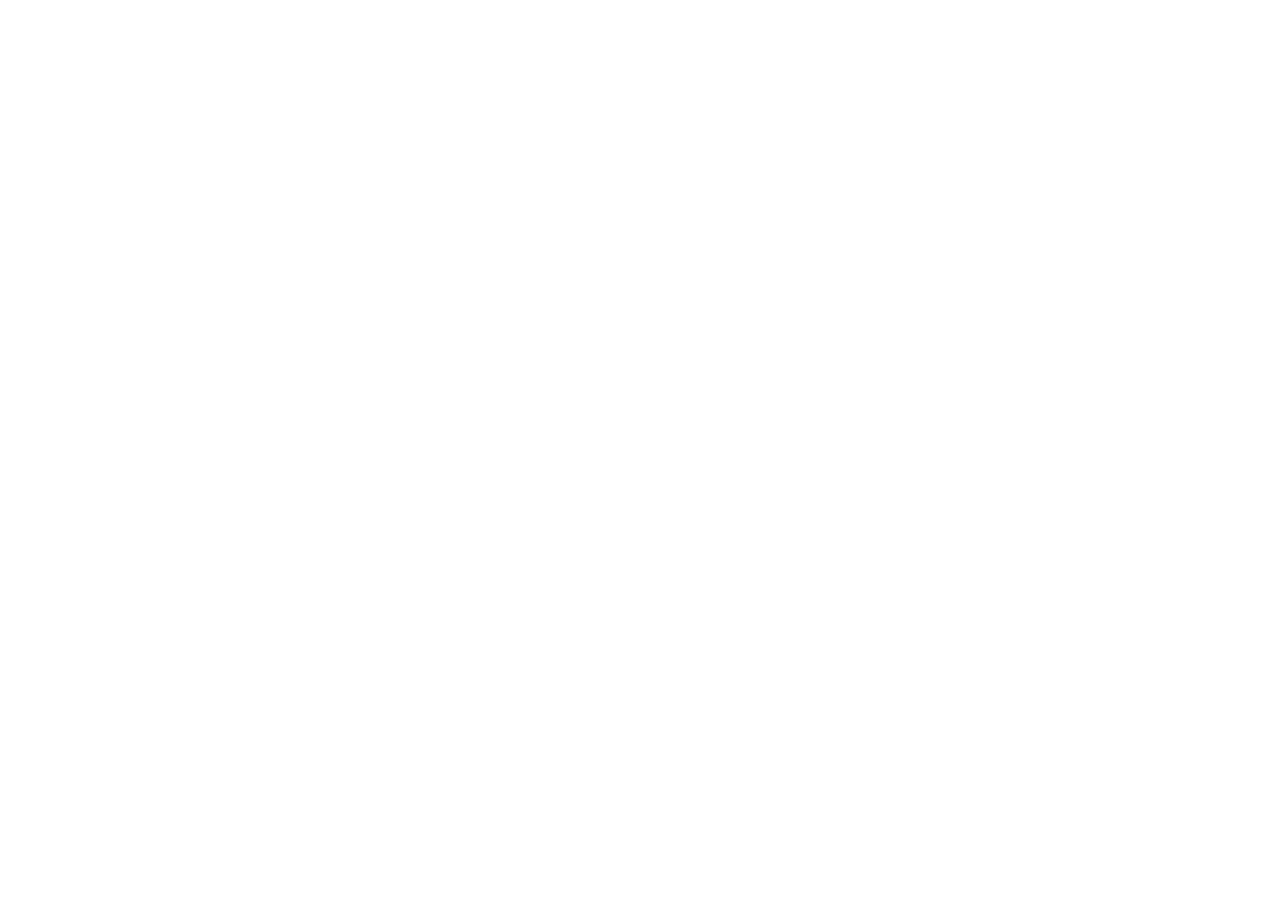
==== index.html @ fafecc3b "Initialize files" ====
<!DOCTYPE html>
<html lang="en">
<head>
    <meta charset="UTF-8">
    <meta name="viewport" content="width=device-width, initial-scale=1.0">
    <title>Sign-up Form</title>
    <link rel="stylesheet" href="./styles.css">
</head>
<body>
    
</body>
</html>
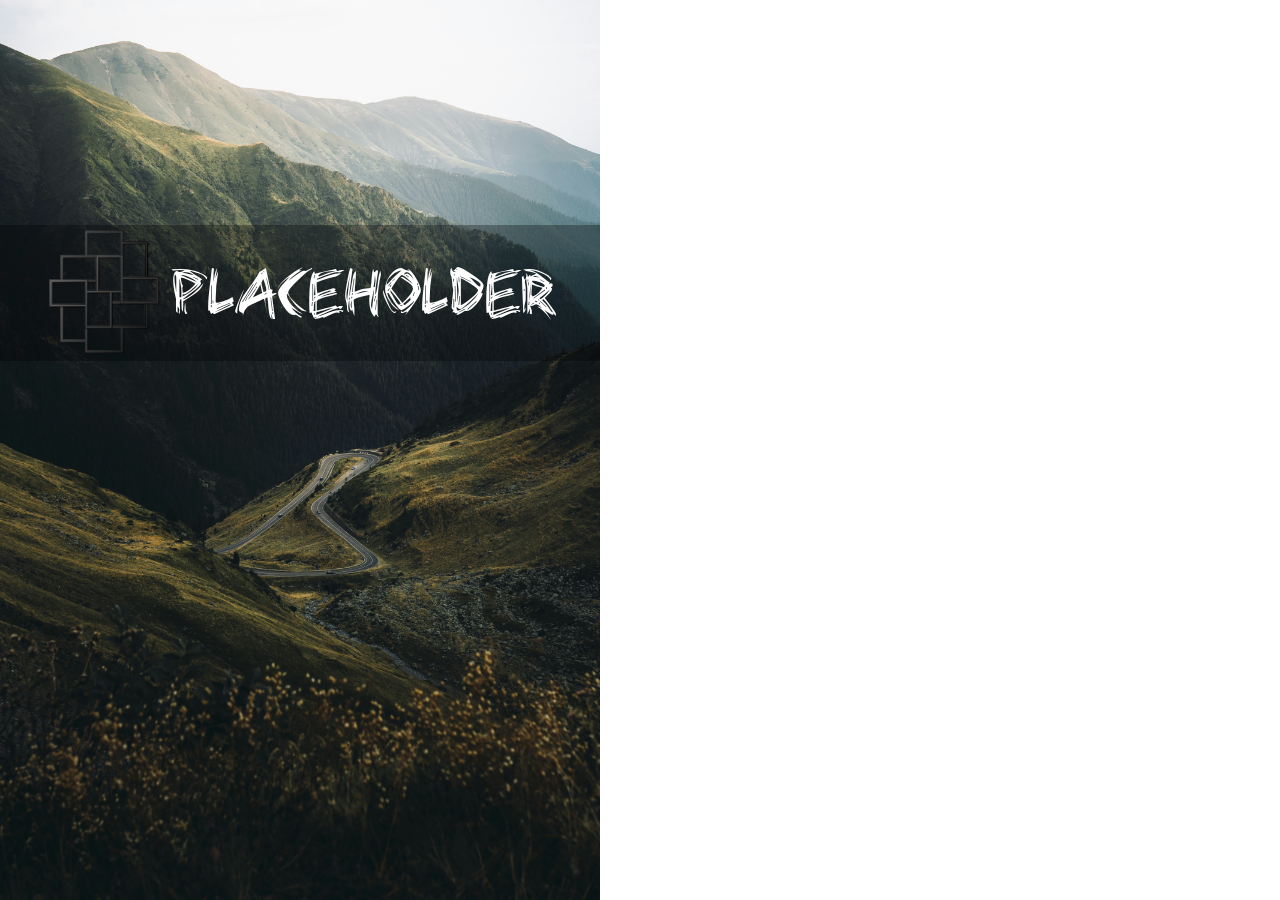
==== commit 0bbb8fb6: "Add background, logo, and text and position" ====
--- a/index.html
+++ b/index.html
@@ -7,6 +7,16 @@
     <link rel="stylesheet" href="./styles.css">
 </head>
 <body>
-    
+    <!-- image attribution: Photo by <a href="https://unsplash.com/@androwv?utm_content=creditCopyText&utm_medium=referral&utm_source=unsplash">Andrei R. Popescu</a> on <a href="https://unsplash.com/photos/a-winding-road-in-the-middle-of-a-mountain-range-poyjT5Ap-oM?utm_content=creditCopyText&utm_medium=referral&utm_source=unsplash">Unsplash</a> -->
+    <!-- logo attribution: Image by <a href="https://pixabay.com/users/decster1-25688242/?utm_source=link-attribution&utm_medium=referral&utm_campaign=image&utm_content=8908037">Darren Collis</a> from <a href="https://pixabay.com//?utm_source=link-attribution&utm_medium=referral&utm_campaign=image&utm_content=8908037">Pixabay</a> -->
+    <div class="background">
+        <img class="background-image" src="./images/background.jpg" alt="photo of a misty mountain pass">
+        <div class="logo">
+            <img class="logo-image" src="./images/logo.png" alt="a logo that is a series of squares">
+            <div class="logo-text">
+                placeholder
+            </div>
+        </div>
+    </div>
 </body>
 </html>--- a/styles.css
+++ b/styles.css
@@ -0,0 +1,48 @@
+@font-face {
+    font-family: 'bearpawregular';
+    src: url('./fonts/bearpaw_-webfont.woff2') format('woff2'),
+         url('./fonts/bearpaw_-webfont.woff') format('woff');
+    font-weight: normal;
+    font-style: normal;
+
+}
+
+* {
+    margin: 0;
+    padding: 0;
+}
+
+.background-image {
+    display: block;
+    max-height: 100vh;
+}
+
+.background {
+    position: relative;
+    width: max-content;
+}
+
+.logo-image {
+    max-width: 20%;
+}
+
+.logo {
+    top: 25vh;
+    left: 0;
+    right: 0;
+    position: absolute;
+
+    background-color: rgba(0, 0, 0, 0.3);
+
+    display: flex;
+    justify-content: center;
+    align-items: center;
+    gap: 8px;
+}
+
+.logo-text {
+    font-family: "bearpawregular", sans-serif;
+    font-size: 6em;
+    color: white;
+    padding-top: 16px;
+}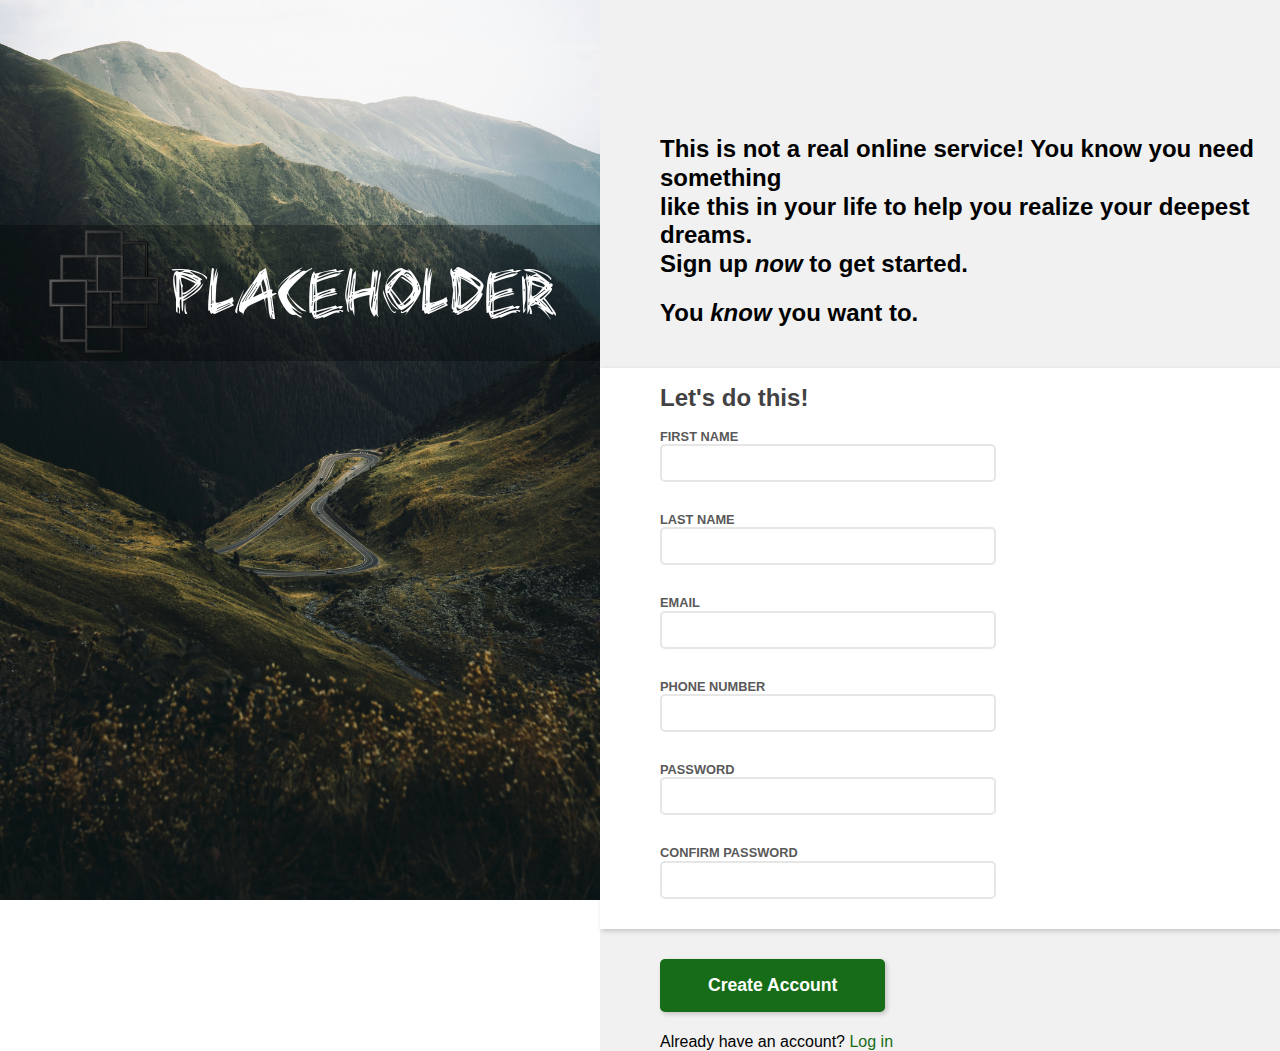
==== commit c4e381a8: "Add form, elements, layout, and basic styling" ====
--- a/index.html
+++ b/index.html
@@ -9,13 +9,62 @@
 <body>
     <!-- image attribution: Photo by <a href="https://unsplash.com/@androwv?utm_content=creditCopyText&utm_medium=referral&utm_source=unsplash">Andrei R. Popescu</a> on <a href="https://unsplash.com/photos/a-winding-road-in-the-middle-of-a-mountain-range-poyjT5Ap-oM?utm_content=creditCopyText&utm_medium=referral&utm_source=unsplash">Unsplash</a> -->
     <!-- logo attribution: Image by <a href="https://pixabay.com/users/decster1-25688242/?utm_source=link-attribution&utm_medium=referral&utm_campaign=image&utm_content=8908037">Darren Collis</a> from <a href="https://pixabay.com//?utm_source=link-attribution&utm_medium=referral&utm_campaign=image&utm_content=8908037">Pixabay</a> -->
-    <div class="background">
-        <img class="background-image" src="./images/background.jpg" alt="photo of a misty mountain pass">
-        <div class="logo">
-            <img class="logo-image" src="./images/logo.png" alt="a logo that is a series of squares">
-            <div class="logo-text">
-                placeholder
+    <div class="container">
+        <div class="background">
+            <img class="background-image" src="./images/background.jpg" alt="photo of a misty mountain pass">
+            <div class="logo">
+                <img class="logo-image" src="./images/logo.png" alt="a logo that is a series of squares">
+                <div class="logo-text">
+                    placeholder
+                </div>
             </div>
+        </div>
+        <div class="content">
+            <div class="intro">
+                <p>
+                    This is not a real online service! You know you need something<br>
+                    like this in your life to help you realize your deepest dreams.<br>
+                    Sign up <em>now</em> to get started.
+                </p>
+                <p>You <em>know</em> you want to.</p>
+            </div>
+            <form action="">
+                <div class="inputs">
+                    <p>Let's do this!</p>
+                    <div class="form-row">
+                        <div class="form-item">
+                            <label for="fname">FIRST NAME</label>
+                            <input id="fname" type="text">
+                        </div>
+                        <div class="form-item">
+                            <label for="lname">LAST NAME</label>
+                            <input id="lname" type="text">
+                        </div>
+                    </div>
+                    <div class="form-row">
+                        <div class="form-item">
+                            <label for="mail">EMAIL</label>
+                            <input id="mail" type="email">
+                        </div>
+                        <div class="form-item">
+                            <label for="phn">PHONE NUMBER</label>
+                            <input id="phn" type="tel">
+                        </div>
+                    </div>
+                    <div class="form-row">
+                        <div class="form-item">
+                            <label for="pass">PASSWORD</label>
+                            <input id="pass" type="password">
+                        </div>
+                        <div class="form-item">
+                            <label for="confirm-pass">CONFIRM PASSWORD</label>
+                            <input id="confirm-pass" type="password">
+                        </div>
+                    </div>
+                </div>
+                <button type="submit">Create Account</button>             
+                <p>Already have an account? <a href="#">Log in</a></p>
+            </form>
         </div>
     </div>
 </body>
--- a/styles.css
+++ b/styles.css
@@ -10,6 +10,10 @@
 * {
     margin: 0;
     padding: 0;
+}
+
+.container {
+    display: flex;
 }
 
 .background-image {
@@ -45,4 +49,82 @@
     font-size: 6em;
     color: white;
     padding-top: 16px;
+}
+
+.content {
+    background-color: rgb(241, 241, 241);
+    line-height: 1.2;
+    width: 100%;
+    font-family: Arial, Helvetica, sans-serif;
+}
+
+.intro {
+    margin-top: 15vh;
+    font-size: 1.5em;
+    font-weight: 800;
+}
+
+p {
+    padding-left: 60px;
+}
+
+.intro p {
+    margin-bottom: 20px;
+}
+
+.inputs {
+    background-color: white;
+    margin-top: 40px;
+    box-shadow: 2px 2px 5px rgba(0, 0, 0, 0.2);
+}
+
+.inputs p {
+    padding-top: 16px;
+    padding-bottom: 16px;
+
+    font-size: 1.5em;
+    font-weight: 600;
+    color: rgb(66, 66, 66);
+}
+
+label {
+    display: block;
+    font-size: 0.8em;
+    font-weight: 550;
+    color: rgb(90, 89, 89);
+}
+
+input {
+    width: 300px;
+    padding: 8px 16px;
+    border: 2px solid rgba(128, 128, 128, 0.2);
+    border-radius: 5px;
+    font-family: inherit;
+    font-size: 100%;
+}
+
+.form-item {
+    display: inline-block;
+    padding: 0 20px 30px 60px;
+}
+
+.form-row {
+    display: block;
+}
+
+button {
+    color: white;
+    background-color: rgb(23, 109, 23);
+    border: none;
+    border-radius: 5px;
+    font-size: 1.1em;
+    font-weight: 600;
+    padding: 16px 48px;
+    margin: 30px 0 20px 60px;
+    box-shadow: 2px 2px 5px rgba(0, 0, 0, 0.2);
+}
+
+a {
+    color: rgb(23, 109, 23);
+    text-decoration: none;
 }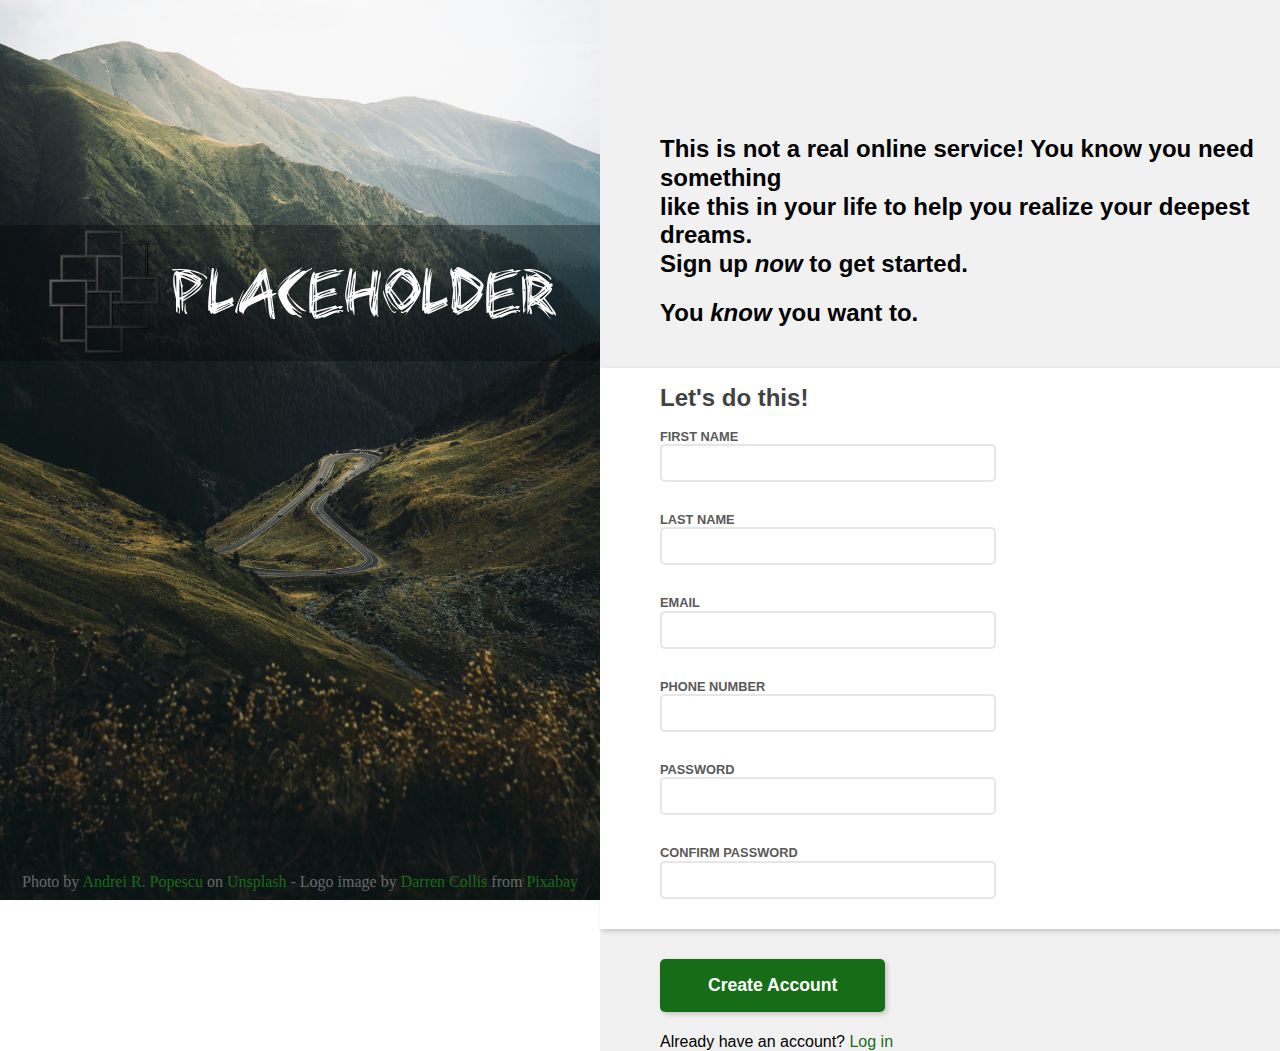
==== commit 91294b5c: "Add attributions for images" ====
--- a/index.html
+++ b/index.html
@@ -18,6 +18,10 @@
                     placeholder
                 </div>
             </div>
+            <div class="attributions">
+                Photo by <a href="https://unsplash.com/@androwv?utm_content=creditCopyText&utm_medium=referral&utm_source=unsplash">Andrei R. Popescu</a> on <a href="https://unsplash.com/photos/a-winding-road-in-the-middle-of-a-mountain-range-poyjT5Ap-oM?utm_content=creditCopyText&utm_medium=referral&utm_source=unsplash">Unsplash</a>
+                - Logo image by <a href="https://pixabay.com/users/decster1-25688242/?utm_source=link-attribution&utm_medium=referral&utm_campaign=image&utm_content=8908037">Darren Collis</a> from <a href="https://pixabay.com//?utm_source=link-attribution&utm_medium=referral&utm_campaign=image&utm_content=8908037">Pixabay</a>
+            </div>
         </div>
         <div class="content">
             <div class="intro">
@@ -34,31 +38,31 @@
                     <div class="form-row">
                         <div class="form-item">
                             <label for="fname">FIRST NAME</label>
-                            <input id="fname" type="text">
+                            <input id="fname" type="text" required>
                         </div>
                         <div class="form-item">
                             <label for="lname">LAST NAME</label>
-                            <input id="lname" type="text">
+                            <input id="lname" type="text" required>
                         </div>
                     </div>
                     <div class="form-row">
                         <div class="form-item">
                             <label for="mail">EMAIL</label>
-                            <input id="mail" type="email">
+                            <input id="mail" type="email" required>
                         </div>
                         <div class="form-item">
                             <label for="phn">PHONE NUMBER</label>
-                            <input id="phn" type="tel">
+                            <input id="phn" type="tel" required>
                         </div>
                     </div>
                     <div class="form-row">
                         <div class="form-item">
                             <label for="pass">PASSWORD</label>
-                            <input id="pass" type="password">
+                            <input id="pass" type="password" required>
                         </div>
                         <div class="form-item">
                             <label for="confirm-pass">CONFIRM PASSWORD</label>
-                            <input id="confirm-pass" type="password">
+                            <input id="confirm-pass" type="password" required>
                         </div>
                     </div>
                 </div>
--- a/styles.css
+++ b/styles.css
@@ -103,6 +103,18 @@
     font-size: 100%;
 }
 
+input:focus {
+    border-color: rgb(37, 160, 231);
+    outline: rgb(37, 160, 231);
+    box-shadow: 2px 2px 5px rgba(0, 0, 0, 0.2);
+}
+
+input:invalid:focus {
+    border-color: red;
+    outline: red;
+    box-shadow: 2px 2px 5px rgba(0, 0, 0, 0.2);
+}
+
 .form-item {
     display: inline-block;
     padding: 0 20px 30px 60px;
@@ -127,4 +139,13 @@
 a {
     color: rgb(23, 109, 23);
     text-decoration: none;
+}
+
+.attributions {
+    color: rgba(255, 255, 255, 0.363);
+    position: absolute;
+    top: 97vh;
+    left: 0;
+    right: 0;
+    text-align: center;
 }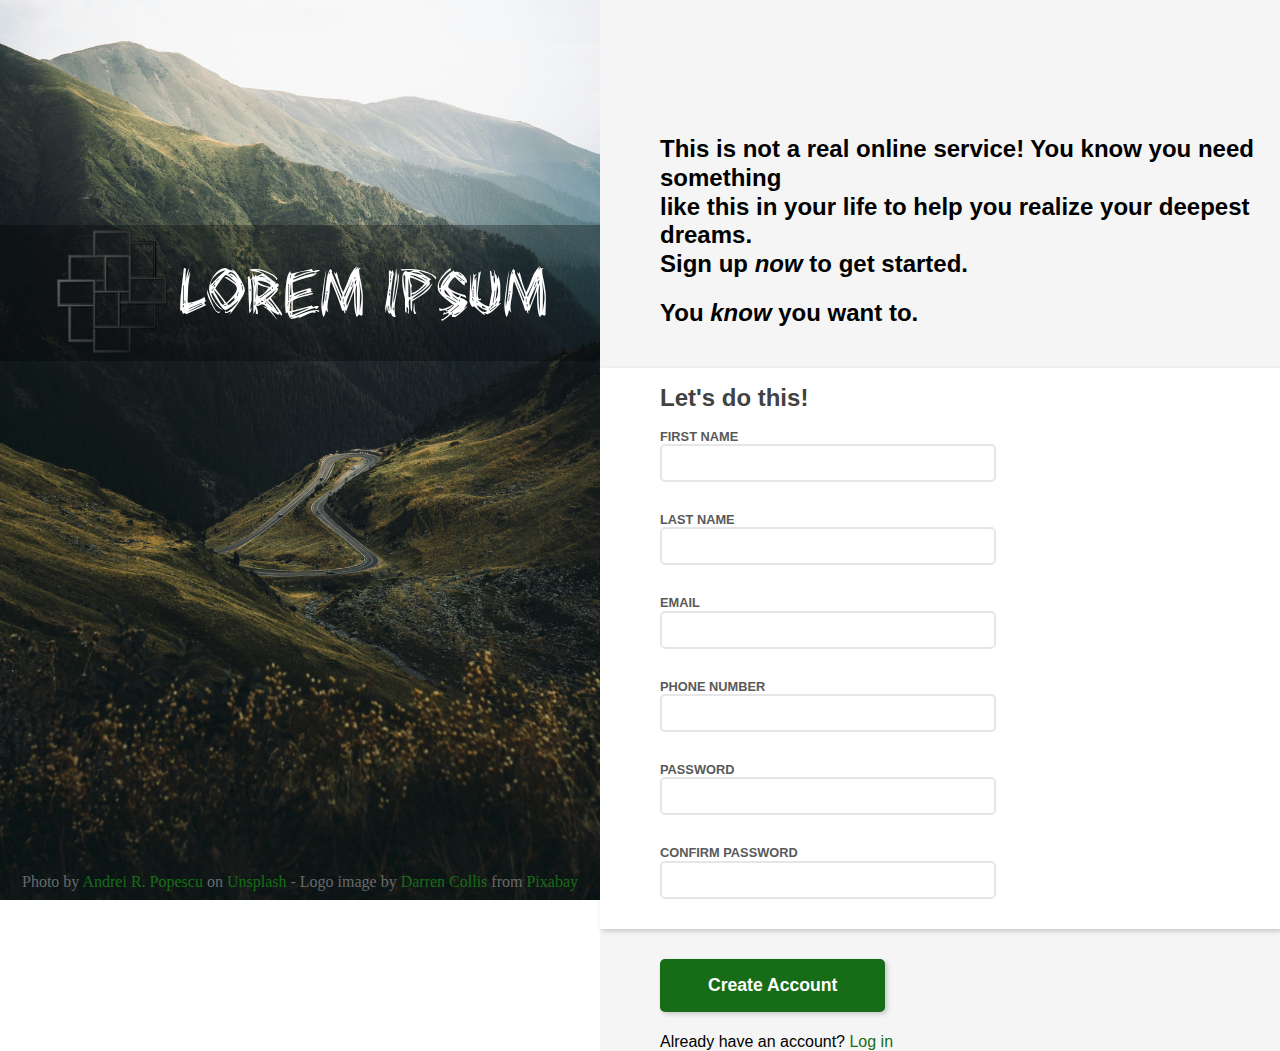
==== commit 7cc8e8ee: "Add regex pattern validation for select inputs" ====
--- a/index.html
+++ b/index.html
@@ -15,7 +15,7 @@
             <div class="logo">
                 <img class="logo-image" src="./images/logo.png" alt="a logo that is a series of squares">
                 <div class="logo-text">
-                    placeholder
+                    lorem ipsum
                 </div>
             </div>
             <div class="attributions">
@@ -38,31 +38,31 @@
                     <div class="form-row">
                         <div class="form-item">
                             <label for="fname">FIRST NAME</label>
-                            <input id="fname" type="text" required>
+                            <input id="fname" name="fname" type="text" required>
                         </div>
                         <div class="form-item">
                             <label for="lname">LAST NAME</label>
-                            <input id="lname" type="text" required>
+                            <input id="lname" name="lname" type="text" required>
                         </div>
                     </div>
                     <div class="form-row">
                         <div class="form-item">
                             <label for="mail">EMAIL</label>
-                            <input id="mail" type="email" required>
+                            <input id="mail" name="mail" type="email" required>
                         </div>
                         <div class="form-item">
                             <label for="phn">PHONE NUMBER</label>
-                            <input id="phn" type="tel" required>
+                            <input id="phn" name="phn" type="tel" pattern="\d{10}" title="Please enter a 10 digit phone number." required>
                         </div>
                     </div>
                     <div class="form-row">
                         <div class="form-item">
                             <label for="pass">PASSWORD</label>
-                            <input id="pass" type="password" required>
+                            <input id="pass" name="pass" type="password" minlength="8" pattern="[a-z]+[A-Z]+[0-9]+" title="Please enter a password of at least 8 characters, including at least one capital letter, one lowercase letter, and one number." required>
                         </div>
                         <div class="form-item">
                             <label for="confirm-pass">CONFIRM PASSWORD</label>
-                            <input id="confirm-pass" type="password" required>
+                            <input id="confirm-pass" name="confirm-pass" type="password" minlength="8" pattern="[a-z]+[A-Z]+[0-9]+" title="Please confirm your password of at least 8 characters, including at least one capital letter, one lowercase letter, and one number." required>
                         </div>
                     </div>
                 </div>
--- a/styles.css
+++ b/styles.css
@@ -52,7 +52,7 @@
 }
 
 .content {
-    background-color: rgb(241, 241, 241);
+    background-color: rgb(245, 245, 245);
     line-height: 1.2;
     width: 100%;
     font-family: Arial, Helvetica, sans-serif;
